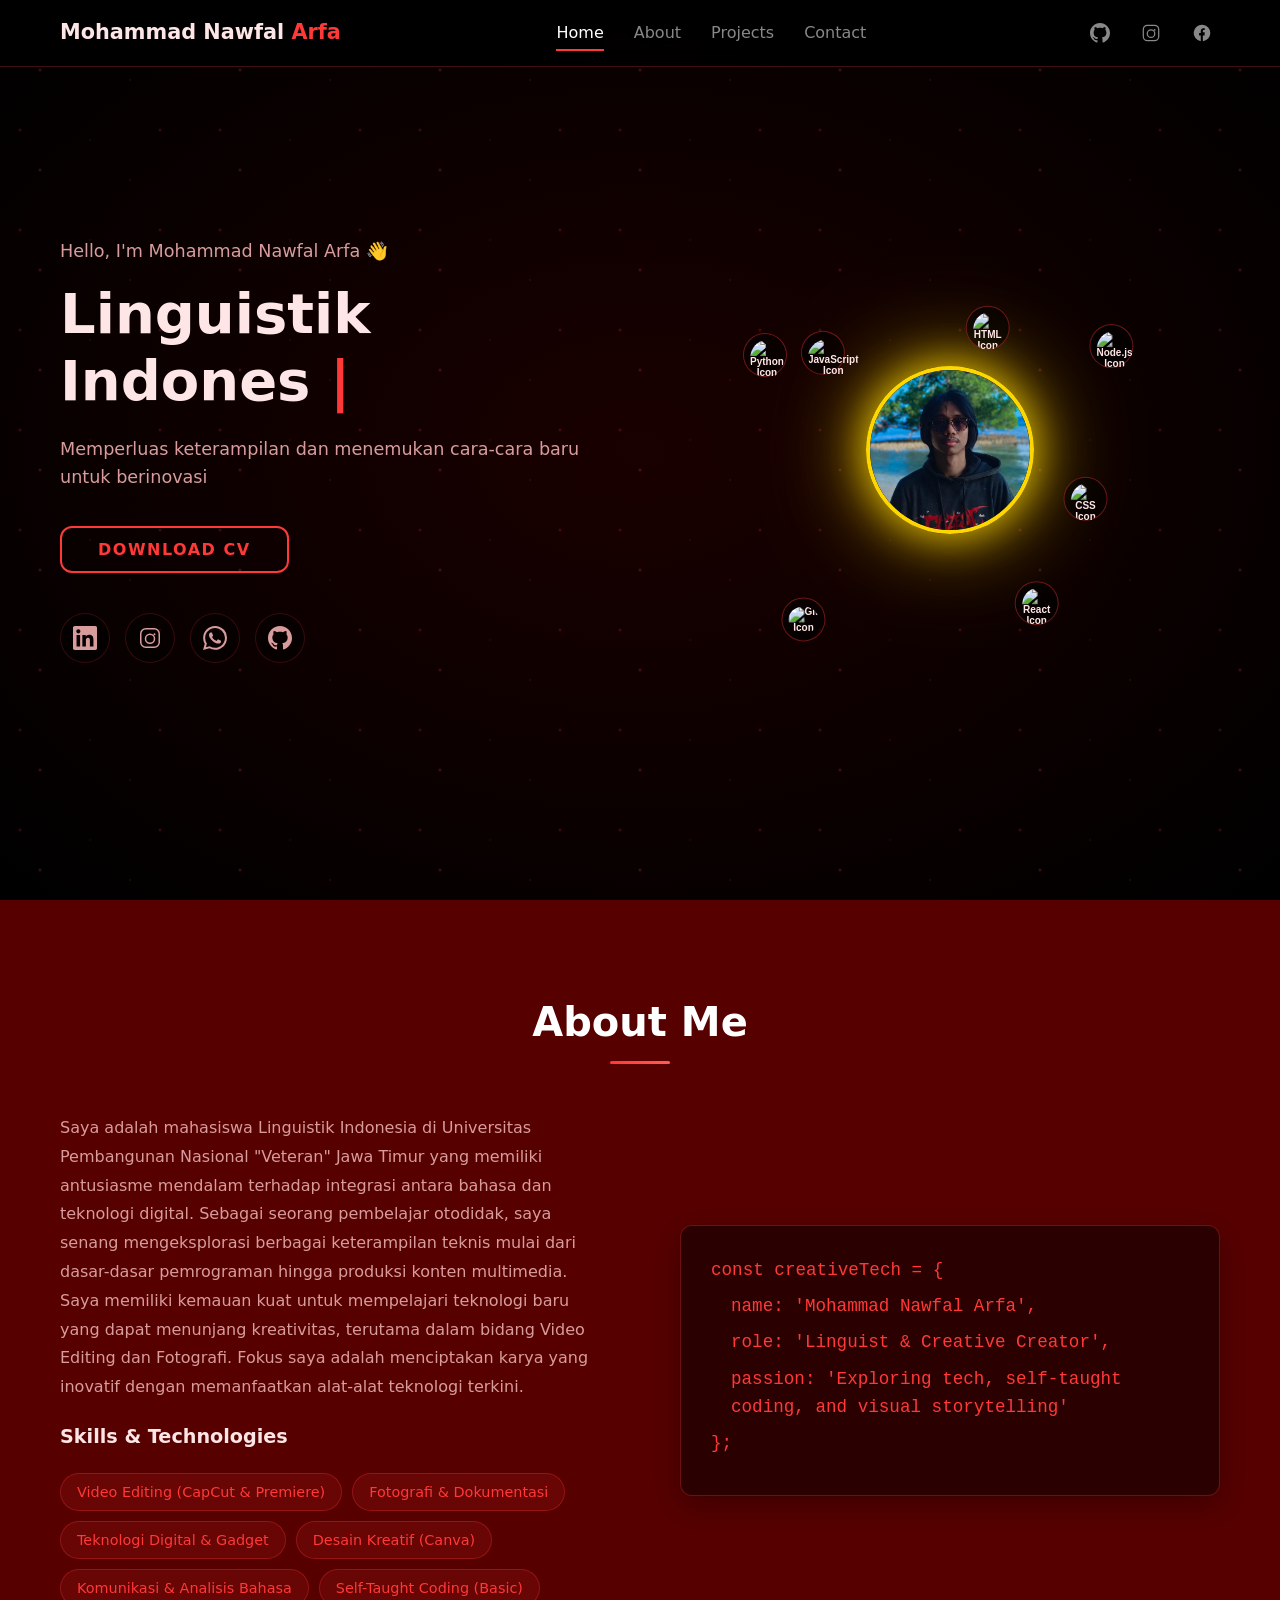
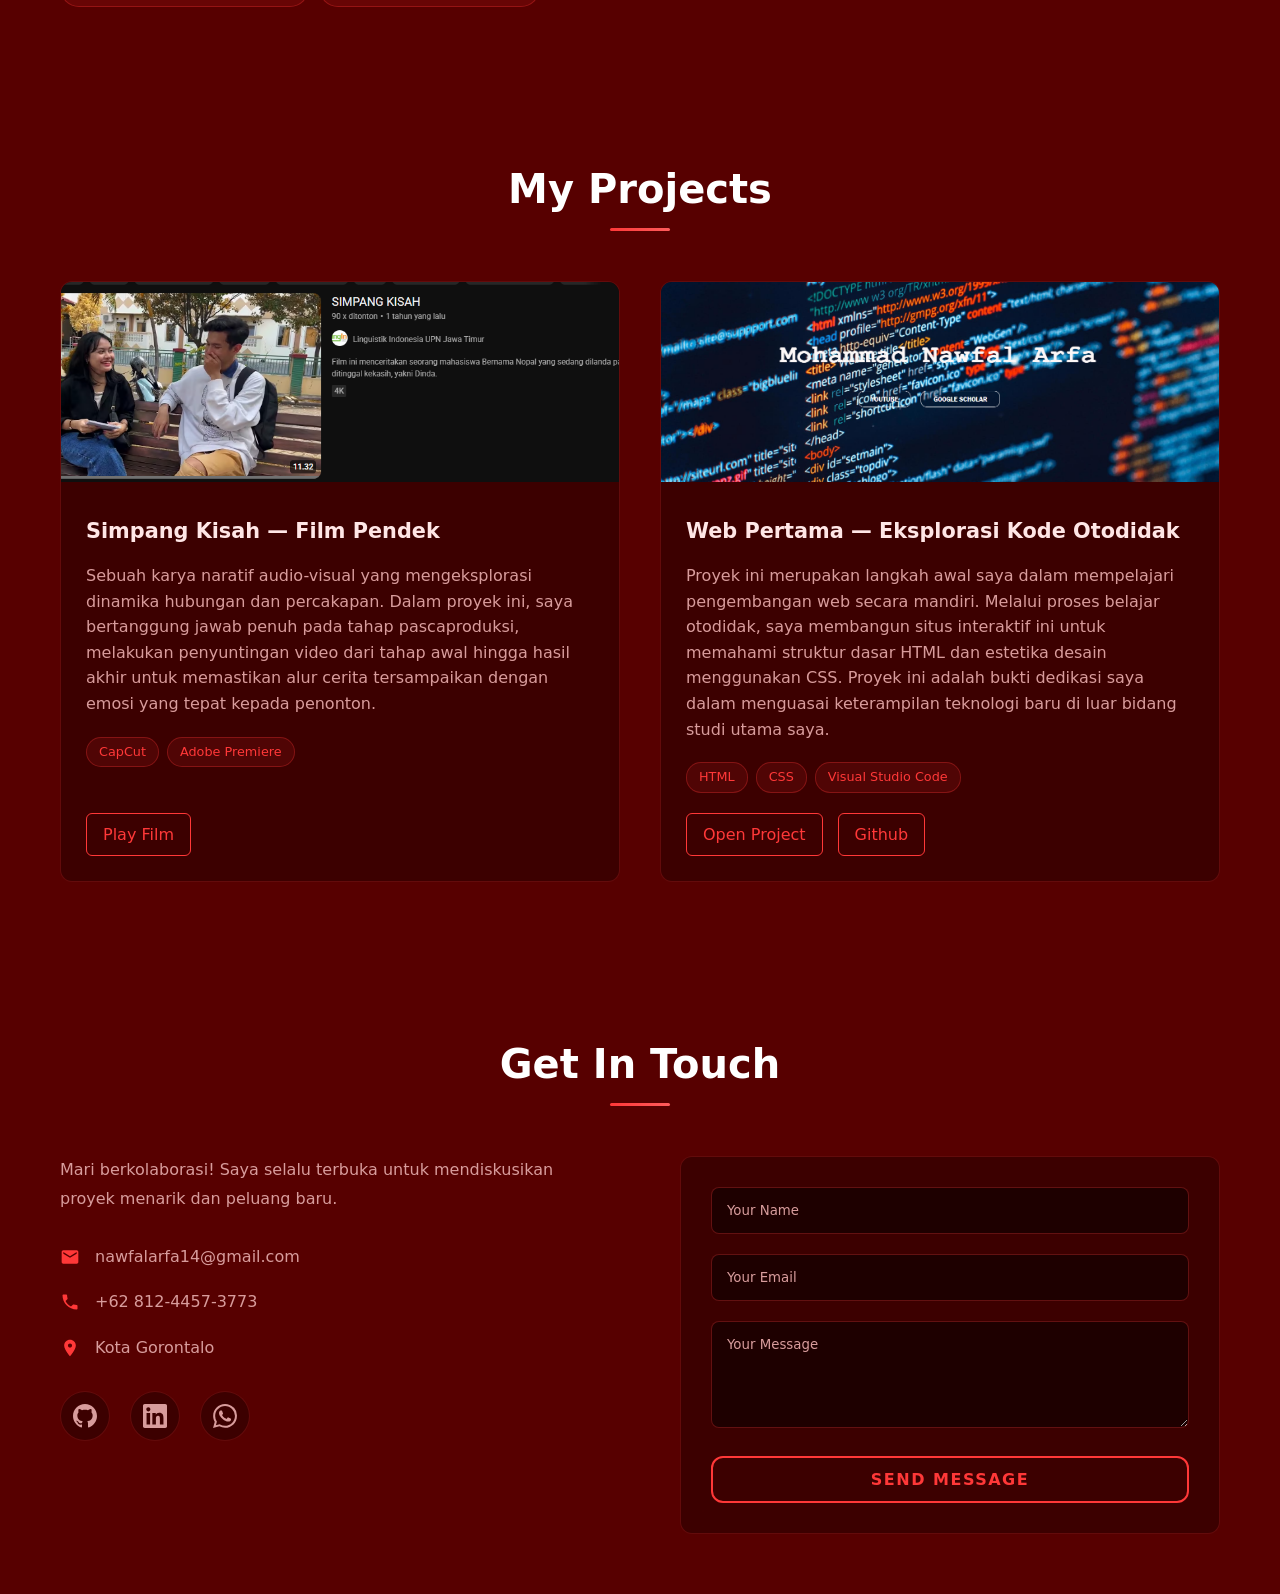
==== classic.html @ ee5cf071 "Ubah portofolio jadi dunia 3D interaktif (Nawfal's World) - Planet mini low-poly dengan Three.js: ja" ====
<!doctype html>
<html lang="id">
  <head>
    <meta charset="UTF-8" />
    <meta name="viewport" content="width=device-width, initial-scale=1.0" />
    <title>Mohammad Nawfal Arfa</title>
    <link rel="icon" type="Image/jpeg" href="icon.jpg" />
    <link rel="stylesheet" href="style.css" />
  </head>
  <body>
    <header id="navbar">
      <nav class="nav-container">
        <div class="logo">
          Mohammad Nawfal<span class="logo-accent"> Arfa</span>
        </div>

        <ul class="nav-menu" id="nav-menu">
          <li><a href="#home" class="nav-link active">Home</a></li>
          <li><a href="#about" class="nav-link">About</a></li>
          <li><a href="#projects" class="nav-link">Projects</a></li>
          <li><a href="#contact" class="nav-link">Contact</a></li>
        </ul>

        <div class="nav-social">
          <a
            href="https://github.com/Izzatiin"
            aria-label="GitHub"
            target="_blank"
            class="social-icon"
          >
            <svg width="20" height="20" viewBox="0 0 24 24" fill="currentColor">
              <path
                d="M12 0c-6.626 0-12 5.373-12 12 0 5.302 3.438 9.8 8.207 11.387.599.111.793-.261.793-.577v-2.234c-3.338.726-4.033-1.416-4.033-1.416-.546-1.387-1.333-1.756-1.333-1.756-1.089-.745.083-.729.083-.729 1.205.084 1.839 1.237 1.839 1.237 1.07 1.834 2.807 1.304 3.492.997.107-.775.418-1.305.762-1.604-2.665-.305-5.467-1.334-5.467-5.931 0-1.311.469-2.381 1.236-3.221-.124-.303-.535-1.524.117-3.176 0 0 1.008-.322 3.301 1.23.957-.266 1.983-.399 3.003-.404 1.02.005 2.047.138 3.006.404 2.291-1.552 3.297-1.23 3.297-1.23.653 1.653.242 2.874.118 3.176.77.84 1.235 1.911 1.235 3.221 0 4.609-2.807 5.624-5.479 5.921.43.372.823 1.102.823 2.222v3.293c0 .319.192.694.801.576 4.765-1.589 8.199-6.086 8.199-11.386 0-6.627-5.373-12-12-12z"
              />
            </svg>
          </a>
          <a
            href="https://www.instagram.com/izzatiin_/"
            aria-label="Instagram"
            target="_blank"
            class="social-icon"
          >
            <svg width="20" height="20" viewBox="0 0 24 24" fill="currentColor">
              <path
                d="M7.75 2h8.5A5.75 5.75 0 0 1 22 7.75v8.5A5.75 5.75 0 0 1 16.25 22h-8.5A5.75 5.75 0 0 1 2 16.25v-8.5A5.75 5.75 0 0 1 7.75 2zm0 1.5A4.25 4.25 0 0 0 3.5 7.75v8.5A4.25 4.25 0 0 0 7.75 20.5h8.5a4.25 4.25 0 0 0 4.25-4.25v-8.5A4.25 4.25 0 0 0 16.25 3.5h-8.5zm4.25 4a5.25 5.25 0 1 1 0 10.5 5.25 5.25 0 0 1 0-10.5zm0 1.5a3.75 3.75 0 1 0 0 7.5 3.75 3.75 0 0 0 0-7.5zm5.5-.75a1 1 0 1 1-2 0 1 1 0 0 1 2 0z"
              />
            </svg>
          </a>
          <a
            href="https://www.facebook.com/Nawfal%20Arfa"
            aria-label="Facebook"
            class="social-icon"
            target="_blank"
            rel="noopener noreferrer"
          >
            <svg width="20" height="20" viewBox="0 0 24 24" fill="currentColor">
              <path
                d="M22 12a10 10 0 1 0-11.5 9.9v-7h-2v-2.9h2V9.5c0-2 1.2-3.2 3-3.2.9 0 1.8.1 1.8.1v2h-1c-1 0-1.3.6-1.3 1.2v1.5h2.3L15 14.9h-2v7A10 10 0 0 0 22 12"
              />
            </svg>
          </a>
        </div>

        <div class="hamburger" id="hamburger">
          <span></span>
          <span></span>
          <span></span>
        </div>
      </nav>
    </header>

    <main>
      <section id="home" class="hero">
        <div class="container">
          <div class="hero-content">
            <div class="hero-text">
              <p class="greeting">Hello, I'm Mohammad Nawfal Arfa 👋</p>
              <h1 class="hero-title">
                <span id="typing-text">Linguistik Indonesia</span>
                <span class="cursor">|</span>
              </h1>
              <p class="hero-quote">
                Memperluas keterampilan dan menemukan cara-cara baru untuk
                berinovasi
              </p>
              <div class="hero-buttons">
                <button class="glow-genz-button">Download CV</button>
              </div>
              <div class="hero-social">
                <a
                  href="https://www.linkedin.com/in/nawfal-arfa-496b3930b/"
                  class="social-link"
                  aria-label="LinkedIn"
                  target="_blank"
                >
                  <svg
                    width="24"
                    height="24"
                    viewBox="0 0 24 24"
                    fill="currentColor"
                  >
                    <path
                      d="M20.447 20.452h-3.554v-5.569c0-1.328-.027-3.037-1.852-3.037-1.853 0-2.136 1.445-2.136 2.939v5.667H9.351V9h3.414v1.561h.046c.477-.9 1.637-1.85 3.37-1.85 3.601 0 4.267 2.37 4.267 5.455v6.286zM5.337 7.433c-1.144 0-2.063-.926-2.063-2.065 0-1.138.92-2.063 2.063-2.063 1.14 0 2.064.925 2.064 2.063 0 1.139-.925 2.065-2.064 2.065zm1.782 13.019H3.555V9h3.564v11.452zM22.225 0H1.771C.792 0 0 .774 0 1.729v20.542C0 23.227.792 24 1.771 24h20.451C23.2 24 24 23.227 24 22.271V1.729C24 .774 23.2 0 22.222 0h.003z"
                    />
                  </svg>
                </a>
                <a
                  href="https://www.instagram.com/izzatiin_/"
                  class="social-link"
                  target="_blank"
                  aria-label="Instagram"
                >
                  <svg
                    width="24"
                    height="24"
                    viewBox="0 0 24 24"
                    fill="currentColor"
                  >
                    <path
                      d="M7.75 2h8.5A5.75 5.75 0 0 1 22 7.75v8.5A5.75 5.75 0 0 1 16.25 22h-8.5A5.75 5.75 0 0 1 2 16.25v-8.5A5.75 5.75 0 0 1 7.75 2zm0 1.5A4.25 4.25 0 0 0 3.5 7.75v8.5A4.25 4.25 0 0 0 7.75 20.5h8.5a4.25 4.25 0 0 0 4.25-4.25v-8.5A4.25 4.25 0 0 0 16.25 3.5h-8.5zm4.25 4a5.25 5.25 0 1 1 0 10.5 5.25 5.25 0 0 1 0-10.5zm0 1.5a3.75 3.75 0 1 0 0 7.5 3.75 3.75 0 0 0 0-7.5zm5.5-.75a1 1 0 1 1-2 0 1 1 0 0 1 2 0z"
                    />
                  </svg>
                </a>
                <a
                  href="https://wa.me/+6281244573773"
                  class="social-link"
                  aria-label="WhatsApp"
                  target="_blank"
                >
                  <svg
                    width="24"
                    height="24"
                    viewBox="0 0 24 24"
                    fill="currentColor"
                  >
                    <path
                      d="M17.472 14.382c-.297-.149-1.758-.867-2.03-.967-.273-.099-.471-.148-.67.15-.197.297-.767.966-.94 1.164-.173.199-.347.223-.644.075-.297-.15-1.255-.463-2.39-1.475-.883-.788-1.48-1.761-1.653-2.059-.173-.297-.018-.458.13-.606.134-.133.298-.347.446-.52.149-.174.198-.298.298-.497.099-.198.05-.371-.025-.52-.075-.149-.669-1.612-.916-2.207-.242-.579-.487-.5-.669-.51-.173-.008-.371-.01-.57-.01-.198 0-.52.074-.792.372-.272.297-1.04 1.016-1.04 2.479 0 1.462 1.065 2.875 1.213 3.074.149.198 2.096 3.2 5.077 4.487.709.306 1.262.489 1.694.625.712.227 1.36.195 1.871.118.571-.085 1.758-.719 2.006-1.413.248-.694.248-1.289.173-1.413-.074-.124-.272-.198-.57-.347m-5.421 7.403h-.004a9.87 9.87 0 01-5.031-1.378l-.361-.214-3.741.982.998-3.648-.235-.374a9.86 9.86 0 01-1.51-5.26c.001-5.45 4.436-9.884 9.888-9.884 2.64 0 5.122 1.03 6.988 2.898a9.825 9.825 0 012.893 6.994c-.003 5.45-4.437 9.884-9.885 9.884m8.413-18.297A11.815 11.815 0 0012.05 0C5.495 0 .16 5.335.157 11.892c0 2.096.547 4.142 1.588 5.945L.057 24l6.305-1.654a11.882 11.882 0 005.683 1.448h.005c6.554 0 11.89-5.335 11.893-11.893A11.821 11.821 0 0020.885 3.488"
                    />
                  </svg>
                </a>
                <a
                  href="https://github.com/Izzatiin"
                  class="social-link"
                  aria-label="GitHub"
                  target="_blank"
                >
                  <svg
                    width="24"
                    height="24"
                    viewBox="0 0 24 24"
                    fill="currentColor"
                  >
                    <path
                      d="M12 0c-6.626 0-12 5.373-12 12 0 5.302 3.438 9.8 8.207 11.387.599.111.793-.261.793-.577v-2.234c-3.338.726-4.033-1.416-4.033-1.416-.546-1.387-1.333-1.756-1.333-1.756-1.089-.745.083-.729.083-.729 1.205.084 1.839 1.237 1.839 1.237 1.07 1.834 2.807 1.304 3.492.997.107-.775.418-1.305.762-1.604-2.665-.305-5.467-1.334-5.467-5.931 0-1.311.469-2.381 1.236-3.221-.124-.303-.535-1.524.117-3.176 0 0 1.008-.322 3.301 1.23.957-.266 1.983-.399 3.003-.404 1.02.005 2.047.138 3.006.404 2.291-1.552 3.297-1.23 3.297-1.23.653 1.653.242 2.874.118 3.176.77.84 1.235 1.911 1.235 3.221 0 4.609-2.807 5.624-5.479 5.921.43.372.823 1.102.823 2.222v3.293c0 .319.192.694.801.576 4.765-1.589 8.199-6.086 8.199-11.386 0-6.627-5.373-12-12-12z"
                    />
                  </svg>
                </a>
              </div>
            </div>
            <div class="hero-visual">
              <div class="avatar-container">
                <!-- Matahari (Sun) - Elemento visual central -->
                <div class="sun-core">
                  <img src="img.jpg" alt="Sun Image" />
                </div>

                <button class="orbit-icon html random-orbit" type="button">
                  <img
                    src="https://cdn.jsdelivr.net/gh/devicons/devicon/icons/html5/html5-original.svg"
                    alt="HTML Icon"
                    style="width: 100%; height: 100%; object-fit: contain"
                  />
                </button>

                <button class="orbit-icon css random-orbit" type="button">
                  <img
                    src="https://cdn.jsdelivr.net/gh/devicons/devicon/icons/css3/css3-original.svg"
                    alt="CSS Icon"
                    style="width: 100%; height: 100%; object-fit: contain"
                  />
                </button>

                <button class="orbit-icon js random-orbit" type="button">
                  <img
                    src="https://cdn.jsdelivr.net/gh/devicons/devicon/icons/javascript/javascript-original.svg"
                    alt="JavaScript Icon"
                    style="width: 100%; height: 100%; object-fit: contain"
                  />
                </button>

                <button class="orbit-icon react random-orbit" type="button">
                  <img
                    src="https://cdn.jsdelivr.net/gh/devicons/devicon/icons/react/react-original.svg"
                    alt="React Icon"
                    style="width: 100%; height: 100%; object-fit: contain"
                  />
                </button>

                <button class="orbit-icon nodejs random-orbit" type="button">
                  <img
                    src="https://cdn.jsdelivr.net/gh/devicons/devicon/icons/nodejs/nodejs-original.svg"
                    alt="Node.js Icon"
                    style="width: 100%; height: 100%; object-fit: contain"
                  />
                </button>

                <button class="orbit-icon python random-orbit" type="button">
                  <img
                    src="https://cdn.jsdelivr.net/gh/devicons/devicon/icons/python/python-original.svg"
                    alt="Python Icon"
                    style="width: 100%; height: 100%; object-fit: contain"
                  />
                </button>

                <button class="orbit-icon git random-orbit" type="button">
                  <img
                    src="https://cdn.jsdelivr.net/gh/devicons/devicon/icons/git/git-original.svg"
                    alt="Git Icon"
                    style="width: 100%; height: 100%; object-fit: contain"
                  />
                </button>
              </div>
            </div>
          </div>
        </div>
      </section>

      <section id="about" class="section">
        <div class="container">
          <h2 class="section-title">About Me</h2>
          <div class="about-content">
            <div class="about-text slide-in-left">
              <p>
                Saya adalah mahasiswa Linguistik Indonesia di Universitas
                Pembangunan Nasional "Veteran" Jawa Timur yang memiliki
                antusiasme mendalam terhadap integrasi antara bahasa dan
                teknologi digital. Sebagai seorang pembelajar otodidak, saya
                senang mengeksplorasi berbagai keterampilan teknis mulai dari
                dasar-dasar pemrograman hingga produksi konten multimedia. Saya
                memiliki kemauan kuat untuk mempelajari teknologi baru yang
                dapat menunjang kreativitas, terutama dalam bidang Video Editing
                dan Fotografi. Fokus saya adalah menciptakan karya yang inovatif
                dengan memanfaatkan alat-alat teknologi terkini.
              </p>
              <div class="skills">
                <h3>Skills & Technologies</h3>
                <div class="skills-grid">
                  <span class="skill-tag"
                    >Video Editing (CapCut & Premiere)</span
                  >
                  <span class="skill-tag">Fotografi & Dokumentasi</span>
                  <span class="skill-tag">Teknologi Digital & Gadget</span>
                  <span class="skill-tag">Desain Kreatif (Canva)</span>
                  <span class="skill-tag">Komunikasi & Analisis Bahasa</span>
                  <span class="skill-tag">Self-Taught Coding (Basic)</span>
                </div>
              </div>
            </div>
            <div class="about-visual slide-in-right">
              <div class="code-animation">
                <div class="code-line">const creativeTech = {</div>
                <div class="code-line indent">
                  name: 'Mohammad Nawfal Arfa',
                </div>
                <div class="code-line indent">
                  role: 'Linguist & Creative Creator',
                </div>
                <div class="code-line indent">
                  passion: 'Exploring tech, self-taught coding, and visual
                  storytelling'
                </div>
                <div class="code-line">};</div>
              </div>
            </div>
          </div>
        </div>
      </section>

      <section id="projects" class="section">
        <div class="container">
          <h2 class="section-title">My Projects</h2>
          <div class="projects-grid slide-in-up">
            <div class="project-card">
              <div class="project-image">
                <img src="Cleveroad.jpg" alt="Project 1" />
              </div>
              <div class="project-content">
                <h3>Simpang Kisah — Film Pendek</h3>
                <p>
                  Sebuah karya naratif audio-visual yang mengeksplorasi dinamika
                  hubungan dan percakapan. Dalam proyek ini, saya bertanggung
                  jawab penuh pada tahap pascaproduksi, melakukan penyuntingan
                  video dari tahap awal hingga hasil akhir untuk memastikan alur
                  cerita tersampaikan dengan emosi yang tepat kepada penonton.
                </p>
                <div class="project-tech">
                  <span>CapCut</span>
                  <span>Adobe Premiere</span>
                </div>
                <div class="project-links">
                  <a
                    href="https://www.youtube.com/watch?v=NS_WBhh4nmo"
                    class="project-link"
                    target="_blank"
                    rel="noopener noreferrer"
                  >
                    Play Film
                  </a>
                </div>
              </div>
            </div>
            <div class="project-card">
              <div class="project-image">
                <img src="pf.png" alt="Project 2" />
              </div>
              <div class="project-content">
                <h3>Web Pertama — Eksplorasi Kode Otodidak</h3>
                <p>
                  Proyek ini merupakan langkah awal saya dalam mempelajari
                  pengembangan web secara mandiri. Melalui proses belajar
                  otodidak, saya membangun situs interaktif ini untuk memahami
                  struktur dasar HTML dan estetika desain menggunakan CSS.
                  Proyek ini adalah bukti dedikasi saya dalam menguasai
                  keterampilan teknologi baru di luar bidang studi utama saya.
                </p>
                <div class="project-tech">
                  <span>HTML</span>
                  <span>CSS</span>
                  <span>Visual Studio Code</span>
                </div>
                <div class="project-links">
                  <a
                    href="https://izzatiin.github.io/website-nawfalarfa/"
                    class="project-link"
                    target="_blank"
                    rel="noopener noreferrer"
                  >
                    Open Project
                  </a>

                  <a
                    href="https://github.com/Izzatiin"
                    class="project-link"
                    target="_blank"
                    rel="noopener noreferrer"
                  >
                    Github
                  </a>
                </div>
              </div>
            </div>
          </div>
        </div>
      </section>

      <section id="contact" class="section">
        <div class="container">
          <h2 class="section-title">Get In Touch</h2>
          <div class="contact-content">
            <div class="contact-info slide-in-left">
              <p>
                Mari berkolaborasi! Saya selalu terbuka untuk mendiskusikan
                proyek menarik dan peluang baru.
              </p>
              <div class="contact-details">
                <div class="contact-item">
                  <svg
                    width="20"
                    height="20"
                    viewBox="0 0 24 24"
                    fill="currentColor"
                  >
                    <path
                      d="M20 4H4c-1.1 0-1.99.9-1.99 2L2 18c0 1.1.9 2 2 2h16c1.1 0 2-.9 2-2V6c0-1.1-.9-2-2-2zm0 4l-8 5-8-5V6l8 5 8-5v2z"
                    />
                  </svg>
                  <span>nawfalarfa14@gmail.com</span>
                </div>
                <div class="contact-item">
                  <svg
                    width="20"
                    height="20"
                    viewBox="0 0 24 24"
                    fill="currentColor"
                  >
                    <path
                      d="M6.62 10.79c1.44 2.83 3.76 5.15 6.59 6.59l2.2-2.2c.27-.27.67-.36 1.02-.24 1.12.37 2.33.57 3.57.57.55 0 1 .45 1 1V20c0 .55-.45 1-1 1-9.39 0-17-7.61-17-17 0-.55.45-1 1-1h3.5c.55 0 1 .45 1 1 0 1.25.2 2.45.57 3.57.11.35.03.74-.25 1.02l-2.2 2.2z"
                    />
                  </svg>
                  <span>+62 812-4457-3773</span>
                </div>
                <div class="contact-item">
                  <svg
                    width="20"
                    height="20"
                    viewBox="0 0 24 24"
                    fill="currentColor"
                  >
                    <path
                      d="M12 2C8.13 2 5 5.13 5 9c0 5.25 7 13 7 13s7-7.75 7-13c0-3.87-3.13-7-7-7zm0 9.5c-1.38 0-2.5-1.12-2.5-2.5s1.12-2.5 2.5-2.5 2.5 1.12 2.5 2.5-1.12 2.5-2.5 2.5z"
                    />
                  </svg>
                  <span>Kota Gorontalo</span>
                </div>
              </div>
              <div class="social-links">
                <a
                  href="https://github.com/Izzatiin"
                  class="social-link"
                  aria-label="GitHub"
                  target="_blank"
                >
                  <svg
                    width="24"
                    height="24"
                    viewBox="0 0 24 24"
                    fill="currentColor"
                  >
                    <path
                      d="M12 0c-6.626 0-12 5.373-12 12 0 5.302 3.438 9.8 8.207 11.387.599.111.793-.261.793-.577v-2.234c-3.338.726-4.033-1.416-4.033-1.416-.546-1.387-1.333-1.756-1.333-1.756-1.089-.745.083-.729.083-.729 1.205.084 1.839 1.237 1.839 1.237 1.07 1.834 2.807 1.304 3.492.997.107-.775.418-1.305.762-1.604-2.665-.305-5.467-1.334-5.467-5.931 0-1.311.469-2.381 1.236-3.221-.124-.303-.535-1.524.117-3.176 0 0 1.008-.322 3.301 1.23.957-.266 1.983-.399 3.003-.404 1.02.005 2.047.138 3.006.404 2.291-1.552 3.297-1.23 3.297-1.23.653 1.653.242 2.874.118 3.176.77.84 1.235 1.911 1.235 3.221 0 4.609-2.807 5.624-5.479 5.921.43.372.823 1.102.823 2.222v3.293c0 .319.192.694.801.576 4.765-1.589 8.199-6.086 8.199-11.386 0-6.627-5.373-12-12-12z"
                    />
                  </svg>
                </a>
                <a
                  href="https://www.linkedin.com/in/nawfal-arfa-496b3930b/"
                  class="social-link"
                  aria-label="LinkedIn"
                  target="_blank"
                >
                  <svg
                    width="24"
                    height="24"
                    viewBox="0 0 24 24"
                    fill="currentColor"
                  >
                    <path
                      d="M20.447 20.452h-3.554v-5.569c0-1.328-.027-3.037-1.852-3.037-1.853 0-2.136 1.445-2.136 2.939v5.667H9.351V9h3.414v1.561h.046c.477-.9 1.637-1.85 3.37-1.85 3.601 0 4.267 2.37 4.267 5.455v6.286zM5.337 7.433c-1.144 0-2.063-.926-2.063-2.065 0-1.138.92-2.063 2.063-2.063 1.14 0 2.064.925 2.064 2.063 0 1.139-.925 2.065-2.064 2.065zm1.782 13.019H3.555V9h3.564v11.452zM22.225 0H1.771C.792 0 0 .774 0 1.729v20.542C0 23.227.792 24 1.771 24h20.451C23.2 24 24 23.227 24 22.271V1.729C24 .774 23.2 0 22.222 0h.003z"
                    />
                  </svg>
                </a>
                <a
                  href="https://wa.me/+6281244573773"
                  class="social-link"
                  aria-label="WhatsApp"
                  target="_blank"
                >
                  <svg
                    width="24"
                    height="24"
                    viewBox="0 0 24 24"
                    fill="currentColor"
                  >
                    <path
                      d="M17.472 14.382c-.297-.149-1.758-.867-2.03-.967-.273-.099-.471-.148-.67.15-.197.297-.767.966-.94 1.164-.173.199-.347.223-.644.075-.297-.15-1.255-.463-2.39-1.475-.883-.788-1.48-1.761-1.653-2.059-.173-.297-.018-.458.13-.606.134-.133.298-.347.446-.52.149-.174.198-.298.298-.497.099-.198.05-.371-.025-.52-.075-.149-.669-1.612-.916-2.207-.242-.579-.487-.5-.669-.51-.173-.008-.371-.01-.57-.01-.198 0-.52.074-.792.372-.272.297-1.04 1.016-1.04 2.479 0 1.462 1.065 2.875 1.213 3.074.149.198 2.096 3.2 5.077 4.487.709.306 1.262.489 1.694.625.712.227 1.36.195 1.871.118.571-.085 1.758-.719 2.006-1.413.248-.694.248-1.289.173-1.413-.074-.124-.272-.198-.57-.347m-5.421 7.403h-.004a9.87 9.87 0 01-5.031-1.378l-.361-.214-3.741.982.998-3.648-.235-.374a9.86 9.86 0 01-1.51-5.26c.001-5.45 4.436-9.884 9.888-9.884 2.64 0 5.122 1.03 6.988 2.898a9.825 9.825 0 012.893 6.994c-.003 5.45-4.437 9.884-9.885 9.884m8.413-18.297A11.815 11.815 0 0012.05 0C5.495 0 .16 5.335.157 11.892c0 2.096.547 4.142 1.588 5.945L.057 24l6.305-1.654a11.882 11.882 0 005.683 1.448h.005c6.554 0 11.89-5.335 11.893-11.893A11.821 11.821 0 0020.885 3.488"
                    />
                  </svg>
                </a>
              </div>
            </div>
            <div class="contact-form slide-in-right">
              <form id="contact-form">
                <div class="form-group">
                  <input
                    type="text"
                    placeholder="Your Name"
                    required
                    name="user_name"
                  />
                </div>
                <div class="form-group">
                  <input
                    type="email"
                    placeholder="Your Email"
                    required
                    name="user_email"
                  />
                </div>
                <div class="form-group">
                  <textarea
                    name="message"
                    placeholder="Your Message"
                    rows="5"
                    required
                  ></textarea>
                </div>
                <button type="submit" class="glow-genz-button">
                  Send Message
                </button>
              </form>
            </div>
          </div>
        </div>
      </section>
    </main>
    <script src="script.js"></script>
    <script
      type="text/javascript"
      src="https://cdn.emailjs.com/dist/email.min.js"
    ></script>
    <script>
      (function () {
        emailjs.init("YOUR_PUBLIC_KEY");
      })();
    </script>
  </body>
</html>
---- style.css ----
:root {
  --bg-1: #570000;
  --bg-2: #000000;
  --text: #FFE6E6;
  --muted: #D89C9C;
  --accent: #FF3838;
  --accent-2: #FF5C5C;
  --card: #3b0202;
  --card-2: #ffffff;
  --shadow: 0 10px 30px rgba(255, 56, 56, 0.15);
}

* {
  margin: 0;
  padding: 0;
  box-sizing: border-box;
}

html {
  scroll-behavior: smooth;
}

body {
  font-family: system-ui, -apple-system, 'Segoe UI', Roboto, Ubuntu, Cantarell, 'Noto Sans', sans-serif;
  background: var(--bg-1);
  color: var(--text);
  line-height: 1.6;
  overflow-x: hidden;
}

/* Background with animated stars */
body::before {
  content: '';
  position: fixed;
  top: 0;
  left: 0;
  width: 100%;
  height: 100%;
  background: 
    radial-gradient(ellipse at top, var(--bg-2) 0%, var(--bg-1) 100%);
  z-index: -2;
}

body::after {
  content: '';
  position: fixed;
  top: 0;
  left: 0;
  width: 100%;
  height: 100%;
  background: 
    radial-gradient(2px 2px at 20px 30px, var(--accent), transparent),
    radial-gradient(2px 2px at 40px 70px, var(--accent-2), transparent),
    radial-gradient(1px 1px at 90px 40px, var(--accent), transparent),
    radial-gradient(1px 1px at 130px 80px, var(--accent-2), transparent),
    radial-gradient(2px 2px at 160px 30px, var(--accent), transparent);
  background-repeat: repeat;
  background-size: 200px 100px;
  animation: stars 20s linear infinite;
  opacity: 0.3;
  z-index: -1;
}

@keyframes stars {
  from { transform: translateY(0px); }
  to { transform: translateY(-100px); }
}

.container {
  max-width: 1200px;
  margin: 0 auto;
  padding: 0 20px;
}

.section {
  padding: 90px 0 60px;
}



.section-title {
  font-size: 2.5rem;
  font-weight: 700;
  text-align: center;
  margin-bottom: 40px;
  color: #ffffff;
  position: relative;
}

.section-title::after {
  content: '';
  position: absolute;
  bottom: -10px;
  left: 50%;
  transform: translateX(-50%);
  width: 60px;
  height: 3px;
  background: linear-gradient(90deg, var(--accent), var(--accent-2));
  border-radius: 2px;
}

#navbar {
  position: fixed;
  top: 0;
  width: 100%;
  background: rgba(0, 0, 0, 0.8);
  backdrop-filter: blur(10px);
  border-bottom: 1px solid rgba(255, 56, 56, 0.25);
  z-index: 1000;
  transition: all 0.3s ease;
}

.nav-container {
  display: flex;
  justify-content: space-between;
  align-items: center;
  padding: 15px 20px;
  max-width: 1200px;
  margin: 0 auto;
}

.logo {
  font-size: 1.5rem;
  font-weight: 700;
  color: var(--text);
}

.logo-accent {
  color: var(--accent);
}

.nav-menu {
  display: flex;
  list-style: none;
  gap: 30px;
}

.nav-link {
  color: #888888; /* grey color for non-hover state */
  text-decoration: none;
  font-weight: 500;
  transition: all 0.3s ease;
  position: relative;
}

.nav-link.active,
.nav-link:hover {
  color: white;
}

.nav-link::after {
  content: '';
  position: absolute;
  bottom: -5px;
  left: 0;
  width: 0;
  height: 2px;
  background: var(--accent);
  transition: width 0.3s ease;
}

.nav-link.active::after,
.nav-link:hover::after {
  width: 100%;
}

.nav-social {
  display: flex;
  gap: 15px;
}

.social-icon {
  color: #888888; /* grey color for non-hover state */
  transition: all 0.3s ease;
  padding: 8px;
  border-radius: 50%;
}

.social-icon:hover {
  color: white;
  transform: scale(1.1);
  box-shadow: 0 0 15px rgba(255, 255, 255, 0.3);
}

.hamburger {
  display: none;
  flex-direction: column;
  cursor: pointer;
  gap: 4px;
}

.hamburger span {
  width: 25px;
  height: 3px;
  background: var(--text);
  transition: all 0.3s ease;
  border-radius: 2px;
}

.hamburger.active span:nth-child(1) {
  transform: rotate(45deg) translate(6px, 6px);
}

.hamburger.active span:nth-child(2) {
  opacity: 0;
}

.hamburger.active span:nth-child(3) {
  transform: rotate(-45deg) translate(6px, -6px);
}

.hero {
  min-height: 100vh;
  display: flex;
  align-items: center;
  padding: 80px 0 80px;
}

.hero-content {
  display: grid;
  grid-template-columns: 1fr 1fr;
  gap: 80px;
  align-items: center;
}

.hero-text {
  animation: slideInLeft 1s ease-out;
}

.greeting {
  color: var(--muted);
  font-size: 1.1rem;
  margin-bottom: 15px;
}

.hero-title {
  font-size: 3.5rem;
  font-weight: 700;
  margin-bottom: 20px;
  line-height: 1.2;
}

.cursor {
  color: var(--accent);
  animation: blink 1s infinite;
}

@keyframes blink {
  0%, 50% { opacity: 1; }
  51%, 100% { opacity: 0; }
}

.hero-quote {
  color: var(--muted);
  font-size: 1.1rem;
  margin-bottom: 35px;
}

.hero-buttons {
  display: flex;
  gap: 20px;
  margin-bottom: 40px;
}

.hero-social {
  display: flex;
  gap: 15px;
}

.hero-social-icon {
  color: var(--muted);
  padding: 10px;
  border-radius: 50%;
  transition: all 0.3s ease;
  background: rgba(0, 0, 0, 0.4);
  backdrop-filter: blur(5px);
}

.hero-social-icon:hover {
  color: white;
  transform: scale(1.1);
  background: rgba(0, 0, 0, 0.1);
  box-shadow: 0 0 20px rgba(0, 0, 0, 0.3);
}

/* Avatar and Solar System */
.hero-visual {
  display: flex;
  justify-content: center;
  animation: slideInRight 1s ease-out;
}

.avatar-container {
  position: relative;
  width: 500px;
  height: 500px;
  display: flex;
  align-items: center;
  justify-content: center;
}

/* Matahari (Sun) - Elemento visual */
.sun-core {
  width: 168px; /* 40% larger than 120px */
  height: 168px; /* 40% larger than 120px */
  border-radius: 50%;
  position: absolute;
  top: 50%;
  left: 50%;
  transform: translate(-50%, -50%);
  border: 4px solid #FFD700;
  box-shadow:
    0 0 40px rgba(255, 215, 0, 0.8),
    0 0 80px rgba(255, 215, 0, 0.5),
    0 0 120px rgba(255, 215, 0, 0.3),
    inset 0 0 30px rgba(255, 215, 0, 0.4);
  animation: sunGlow 3s ease-in-out infinite alternate;
  cursor: pointer;
  transition: transform 0.3s ease;
  overflow: hidden;
}

.sun-core img {
  width: 100%;
  height: 100%;
  border-radius: 50%;
  object-fit: cover;
}

.sun-core:hover {
  transform: translate(-50%, -50%) scale(1.1);
}

/* Orbit Icon Buttons */
.orbit-icon {
  position: absolute;
  top: 50%;
  left: 50%;
  width: 44px;
  height: 44px;
  margin: -22px 0 0 -22px;
  padding: 6px;
  background: rgba(0, 0, 0, 0.55);
  border: 1px solid rgba(255, 56, 56, 0.4);
  border-radius: 50%;
  font-size: 10px;
  font-weight: bold;
  color: var(--text);
  cursor: pointer;
  transition: all 0.3s ease;
  transform-origin: center;
}

.orbit-icon img {
  width: 100%;
  height: 100%;
  border-radius: 50%;
  object-fit: cover;
}

.orbit-icon:hover {
  background: rgba(255, 56, 56, 0.4);
  box-shadow: 0 0 14px rgba(255, 56, 56, 0.7);
}

@keyframes sunGlow {
  0% {
    box-shadow:
      0 0 40px rgba(255, 215, 0, 0.8),
      0 0 80px rgba(255, 215, 0, 0.5),
      0 0 120px rgba(255, 215, 0, 0.3),
      inset 0 0 30px rgba(255, 215, 0, 0.4);
  }
  100% {
    box-shadow:
      0 0 50px rgba(255, 215, 0, 1),
      0 0 100px rgba(255, 215, 0, 0.7),
      0 0 150px rgba(255, 215, 0, 0.4),
      inset 0 0 40px rgba(255, 215, 0, 0.6);
  }
}




@keyframes slideInLeft {
  from {
    opacity: 0;
    transform: translateX(-50px);
  }
  to {
    opacity: 1;
    transform: translateX(0);
  }
}

@keyframes slideInRight {
  from {
    opacity: 0;
    transform: translateX(50px);
  }
  to {
    opacity: 1;
    transform: translateX(0);
  }
}

/* Orbit rotation animations */
@keyframes rotate {
  from {
    transform: translate(-50%, -50%) rotate(0deg);
  }
  to {
    transform: translate(-50%, -50%) rotate(360deg);
  }
}

@keyframes counterRotate {
  from {
    transform: translate(-50%, -50%) rotate(0deg);
  }
  to {
    transform: translate(-50%, -50%) rotate(-360deg);
  }
}















.glow-genz-button {
  background: transparent;
  border: 2px solid var(--accent);
  border-radius: 12px;
  color: var(--accent);
  font-weight: 700;
  font-size: 18px;
  padding: 12px 36px;
  cursor: pointer;
  transition: all 0.3s ease;
  text-transform: uppercase;
  letter-spacing: 1.5px;
  font-family: system-ui, -apple-system, 'Segoe UI', Roboto, Ubuntu, Cantarell, 'Noto Sans', sans-serif;
  position: relative;
  overflow: hidden;
}

.glow-genz-button::before {
  content: '';
  position: absolute;
  top: 0;
  left: -100%;
  width: 100%;
  height: 100%;
  background: linear-gradient(45deg, var(--accent), var(--accent-2), #FF7F7F, #FF3838);
  background-size: 400% 400%;
  animation: glowGradient 4s ease infinite;
  opacity: 0;
  transition: opacity 0.3s ease;
}

.glow-genz-button:hover {
  color: white;
  border-color: var(--accent-2);
  box-shadow: 0 0 25px rgba(255, 56, 56, 1), 0 0 50px rgba(255, 92, 92, 0.8);
  transform: scale(1.05);
}

.glow-genz-button:hover::before {
  opacity: 1;
}

@keyframes glowGradient {
  0% {
    background-position: 0% 50%;
  }
  50% {
    background-position: 100% 50%;
  }
  100% {
    background-position: 0% 50%;
  }
}

@media (max-width: 1024px) {
  .hero-content {
    grid-template-columns: 1fr;
    gap: 50px;
    text-align: center;
  }

  .hero-social {
    justify-content: center;
  }

  .hero-title {
    font-size: 3rem;
  }


}

@media (max-width: 768px) {
  .nav-menu {
    position: fixed;
    top: 70px;
    left: 0;
    width: 100%;
    background: rgba(0, 0, 0, 0.95);
    backdrop-filter: blur(10px);
    flex-direction: column;
    padding: 20px;
    transform: translateX(-100%);
    transition: transform 0.3s ease;
    border-bottom: 1px solid rgba(255, 56, 56, 0.25);
  }

  .nav-menu.active {
    transform: translateX(0);
  }

  .hamburger {
    display: flex;
  }

  .hero-content {
    gap: 40px;
  }

  .hero-social {
    justify-content: center;
  }

  .hero-title {
    font-size: 2.5rem;
  }

  .section-title {
    font-size: 2rem;
  }

  .hero-buttons {
    flex-direction: column;
    align-items: center;
  }

  .avatar-container {
    width: 350px;
    height: 350px;
  }

  .sun-core {
    width: 80px;
    height: 80px;
  }














}

@media (max-width: 640px) {
  .container {
    padding: 0 15px;
  }

  .section {
    padding: 60px 0;
  }

  .hero-content {
    gap: 30px;
  }

  .hero-social {
    justify-content: center;
  }

  .greeting {
    font-size: 1rem;
  }

  .hero-title {
    font-size: 2rem;
  }

  .hero-quote {
    font-size: 1rem;
  }

  .avatar-container {
    width: 250px;
    height: 250px;
  }

  .sun-core {
    width: 60px;
    height: 60px;
  }













  .nav-container {
    padding: 12px 15px;
  }


}

.about-content {
  display: grid;
  grid-template-columns: 1fr 1fr;
  gap: 80px;
  align-items: center;
  margin-top: 60px;
}

.about-text p {
  margin-bottom: 20px;
  line-height: 1.8;
  color: var(--muted);
}

.skills h3 {
  color: var(--text);
  margin-bottom: 20px;
  font-size: 1.2rem;
}

.skills-grid {
  display: flex;
  flex-wrap: wrap;
  gap: 10px;
}

.skill-tag {
  background: rgba(255, 56, 56, 0.1);
  color: var(--accent);
  padding: 8px 16px;
  border-radius: 20px;
  font-size: 0.9rem;
  border: 1px solid rgba(255, 56, 56, 0.3);
  transition: all 0.3s ease;
}

.skill-tag:hover {
  background: var(--accent);
  color: white;
  transform: scale(1.05);
}

.about-visual {
  display: flex;
  justify-content: center;
  align-items: center;
}

.code-animation {
  background: rgba(0, 0, 0, 0.5);
  border: 1px solid rgba(255, 56, 56, 0.3);
  border-radius: 12px;
  padding: 30px;
  font-family: 'Courier New', monospace;
  font-size: 1.1rem;
  color: var(--accent);
  box-shadow: 0 10px 30px rgba(0, 0, 0, 0.3);
}

.code-line {
  margin-bottom: 8px;
}

.code-line.indent {
  margin-left: 20px;
}

.projects-grid {
  display: grid;
  grid-template-columns: repeat(auto-fit, minmax(min(100%, 350px), 1fr));
  gap: 40px;
  margin-top: 60px;
}

.project-card {
  background: rgba(0, 0, 0, 0.3);
  border: 1px solid rgba(255, 56, 56, 0.2);
  border-radius: 12px;
  overflow: hidden;
  transition: all 0.3s ease;
  backdrop-filter: blur(10px);
}

.project-card:hover {
  transform: translateY(-10px);
  box-shadow: 0 20px 40px rgba(255, 56, 56, 0.2);
  border-color: var(--accent);
}

.project-image img {
  width: 100%;
  height: 200px;
  object-fit: cover;
}

.project-content {
  padding: 25px;
}

.project-content h3 {
  color: var(--text);
  margin-bottom: 15px;
  font-size: 1.3rem;
}

.project-content p {
  color: var(--muted);
  margin-bottom: 20px;
  line-height: 1.6;
}

.project-tech {
  display: flex;
  flex-wrap: wrap;
  gap: 8px;
  margin-bottom: 20px;
}

.project-tech span {
  background: rgba(255, 56, 56, 0.1);
  color: var(--accent);
  padding: 4px 12px;
  border-radius: 15px;
  font-size: 0.8rem;
  border: 1px solid rgba(255, 56, 56, 0.3);
}

.project-links {
  display: flex;
  gap: 15px;
}

.project-link {
  color: var(--accent);
  text-decoration: none;
  font-weight: 500;
  transition: all 0.3s ease;
  padding: 8px 16px;
  border: 1px solid var(--accent);
  border-radius: 6px;
}

.project-link:hover {
  background: var(--accent);
  color: white;
}

.contact-content {
  display: grid;
  grid-template-columns: 1fr 1fr;
  gap: 80px;
  margin-top: 60px;
}

.contact-info p {
  color: var(--muted);
  margin-bottom: 30px;
  line-height: 1.8;
}

.contact-details {
  margin-bottom: 30px;
}

.contact-item {
  display: flex;
  align-items: center;
  gap: 15px;
  margin-bottom: 20px;
  color: var(--muted);
}

.contact-item svg {
  color: var(--accent);
  flex-shrink: 0;
}

.contact-item span {
  font-weight: 500;
}

.social-links {
  display: flex;
  gap: 20px;
}

.social-link {
  color: var(--muted);
  transition: all 0.3s ease;
  padding: 12px;
  border-radius: 50%;
  background: rgba(0, 0, 0, 0.3);
  border: 1px solid rgba(255, 56, 56, 0.2);
}

.social-link:hover {
  color: var(--accent);
  transform: scale(1.1);
  box-shadow: 0 0 20px rgba(255, 56, 56, 0.3);
}

.contact-form {
  background: rgba(0, 0, 0, 0.3);
  border: 1px solid rgba(255, 56, 56, 0.2);
  border-radius: 12px;
  padding: 30px;
  backdrop-filter: blur(10px);
}

.form-group {
  margin-bottom: 20px;
}

.form-group input,
.form-group textarea {
  width: 100%;
  padding: 15px;
  background: rgba(0, 0, 0, 0.5);
  border: 1px solid rgba(255, 56, 56, 0.3);
  border-radius: 8px;
  color: var(--text);
  font-family: inherit;
  transition: all 0.3s ease;
}

.form-group input:focus,
.form-group textarea:focus {
  outline: none;
  border-color: var(--accent);
  box-shadow: 0 0 10px rgba(255, 56, 56, 0.3);
}

.form-group input::placeholder,
.form-group textarea::placeholder {
  color: var(--muted);
}

.slide-in-left {
  transform: translateX(-30px);
  opacity: 0;
  transition: all 1.5s ease;
}

.slide-in-right {
  transform: translateX(30px);
  opacity: 0;
  transition: all 1.5s ease;
}

.slide-in-up {
  transform: translateY(30px);
  opacity: 0;
  transition: all 1.5s ease;
}

@media (max-width: 1024px) {
  .about-content,
  .contact-content {
    grid-template-columns: 1fr;
    gap: 50px;
  }

  .projects-grid {
    grid-template-columns: 1fr;
  }
}

@media (max-width: 768px) {
  .about-content,
  .contact-content {
    gap: 40px;
  }

  .projects-grid {
    gap: 30px;
  }

  .project-content {
    padding: 20px;
  }

  .contact-form {
    padding: 25px;
  }
}

@media (max-width: 640px) {
  .about-content,
  .contact-content {
    gap: 30px;
  }

  .skills-grid {
    justify-content: center;
  }

  .project-links {
    flex-direction: column;
  }

  .social-links {
    justify-content: center;
  }
}
/* ===== EFEK GELOMBANG CAHAYA MELINTAS (AURORA MERAH HALUS) ===== */
body::before {
  position: fixed;
  inset: 0;
  z-index: -2;
  background:
    radial-gradient(ellipse at center, #1a0000 0%, #000000 100%),
    linear-gradient(120deg, rgba(255, 80, 80, 0.15), rgba(255, 0, 0, 0.2), rgba(255, 80, 80, 0.15));
  background-size: cover, 300% 300%;
  animation: auroraFlow 12s ease-in-out infinite;
}

/* Cahaya utama mengalir dari kiri ke kanan pelan */
@keyframes auroraFlow {
  0% {
    background-position: center, 0% 50%;
    filter: brightness(0.8) saturate(1);
  }
  25% {
    background-position: center, 25% 50%;
    filter: brightness(1.1) saturate(1.1);
  }
  50% {
    background-position: center, 50% 50%;
    filter: brightness(1.3) saturate(1.2);
  }
  75% {
    background-position: center, 75% 50%;
    filter: brightness(1.1) saturate(1.1);
  }
  100% {
    background-position: center, 100% 50%;
    filter: brightness(0.8) saturate(1);
  }
}

/* Bintang masih ikut kelap-kelip lembut */
body::after {
  animation: stars 20s linear infinite, twinkle 8s ease-in-out infinite;
}

@keyframes twinkle {
  0%, 100% { opacity: 0.25; }
  50% { opacity: 0.4; }
}

/* ===== BINGKAI PROFIL (MENYALA DENGAN GELOMBANG CAHAYA) ===== */
.sun-core {
  border: 4px solid #ffd700;
  animation: ringWave 7s ease-in-out infinite;
}

@keyframes ringWave {
  0% {
    box-shadow:
      0 0 25px rgba(255, 200, 0, 0.2),
      0 0 60px rgba(255, 150, 0, 0.1),
      inset 0 0 15px rgba(255, 200, 0, 0.2);
    filter: brightness(0.9);
  }
  25% {
    box-shadow:
      0 0 40px rgba(255, 200, 0, 0.5),
      0 0 80px rgba(255, 180, 0, 0.3),
      inset 0 0 25px rgba(255, 200, 0, 0.4);
    filter: brightness(1.1);
  }
  50% {
    box-shadow:
      0 0 80px rgba(255, 230, 0, 0.8),
      0 0 160px rgba(255, 180, 0, 0.5),
      inset 0 0 35px rgba(255, 230, 0, 0.6);
    filter: brightness(1.3);
  }
  75% {
    box-shadow:
      0 0 40px rgba(255, 200, 0, 0.5),
      0 0 80px rgba(255, 180, 0, 0.3),
      inset 0 0 25px rgba(255, 200, 0, 0.4);
    filter: brightness(1.1);
  }
  100% {
    box-shadow:
      0 0 25px rgba(255, 200, 0, 0.2),
      0 0 60px rgba(255, 150, 0, 0.1),
      inset 0 0 15px rgba(255, 200, 0, 0.2);
    filter: brightness(0.9);
  }
}

/* ===== HORMATI USER YANG REDUCE MOTION ===== */
@media (prefers-reduced-motion: reduce) {
  body::before, body::after, .sun-core {
    animation: none !important;
  }
}


/* ===== PERBAIKAN UI ===== */
.logo { white-space: nowrap; font-size: 1.3rem; }

.nav-link { padding: 4px 0; }

.social-icon { display: inline-flex; align-items: center; justify-content: center; }

.social-link {
  display: inline-flex;
  align-items: center;
  justify-content: center;
}

.hero-social .social-link { background: rgba(0, 0, 0, 0.4); }

.hero-title { min-height: 1.2em; }

.glow-genz-button { z-index: 0; font-size: 16px; }
.glow-genz-button::before { z-index: -1; left: 0; }

.project-card {
  display: flex;
  flex-direction: column;
}
.project-content {
  display: flex;
  flex-direction: column;
  flex: 1;
}
.project-links { margin-top: auto; flex-wrap: wrap; }
.project-link { display: inline-block; }

.skill-tag { line-height: 1.4; }
.code-animation { max-width: 100%; overflow-x: auto; }

.contact-form .glow-genz-button { width: 100%; }

.avatar-container { max-width: 100%; }

@media (max-width: 1024px) {
  .hero { padding-top: 100px; }
  .about-visual { order: -1; }
}

@media (max-width: 768px) {
  .logo { font-size: 1.1rem; }
  .nav-social { display: none; }
  .nav-menu { top: 56px; align-items: center; gap: 20px; }
  .section { padding: 70px 0 40px; }
  .orbit-icon { width: 32px; height: 32px; margin: -16px 0 0 -16px; padding: 4px; }
  .hero-buttons { width: 100%; }
  .hero-buttons .glow-genz-button { width: 100%; max-width: 320px; }
}

@media (max-width: 640px) {
  .section-title { font-size: 1.7rem; }
  .code-animation { font-size: 0.85rem; padding: 20px; }
  .project-image img { height: 170px; }
}

.section, .hero { overflow-x: clip; }

@media (max-width: 640px) {
  .sun-core { width: 90px; height: 90px; }
}
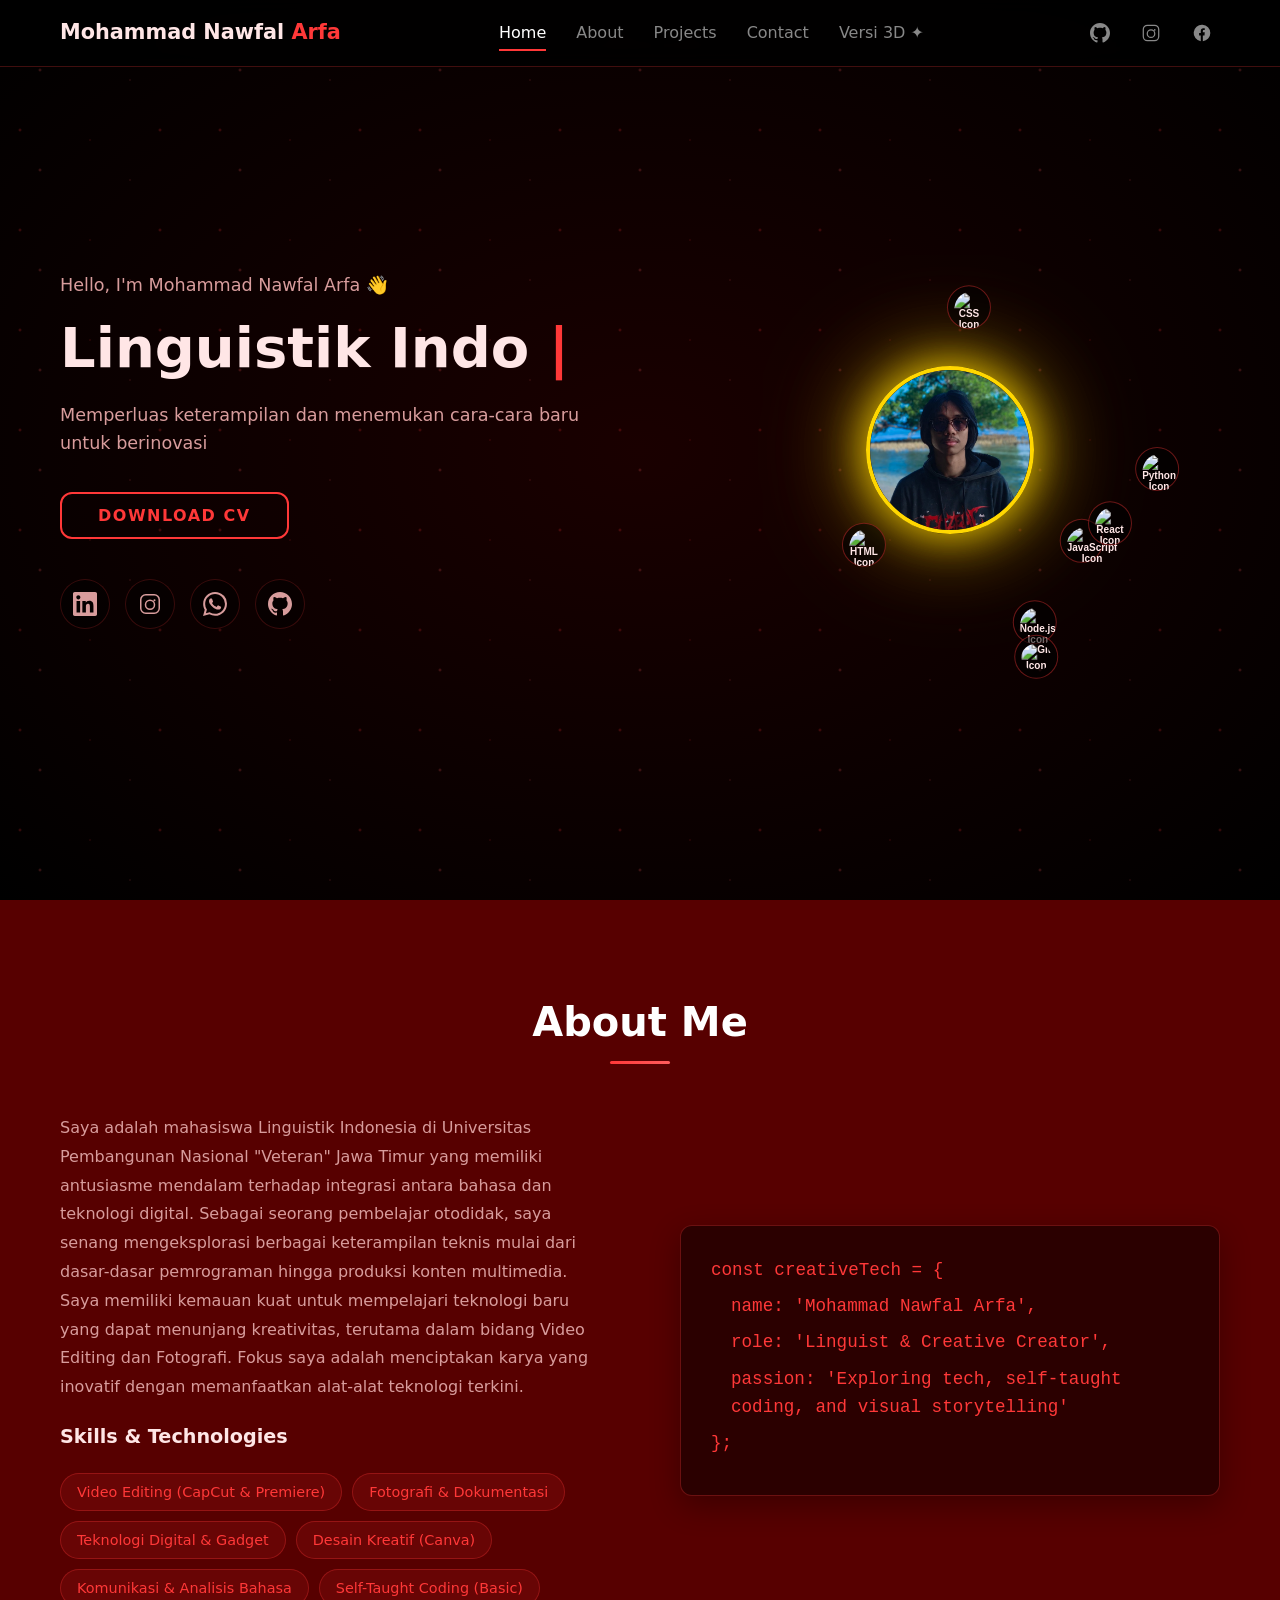
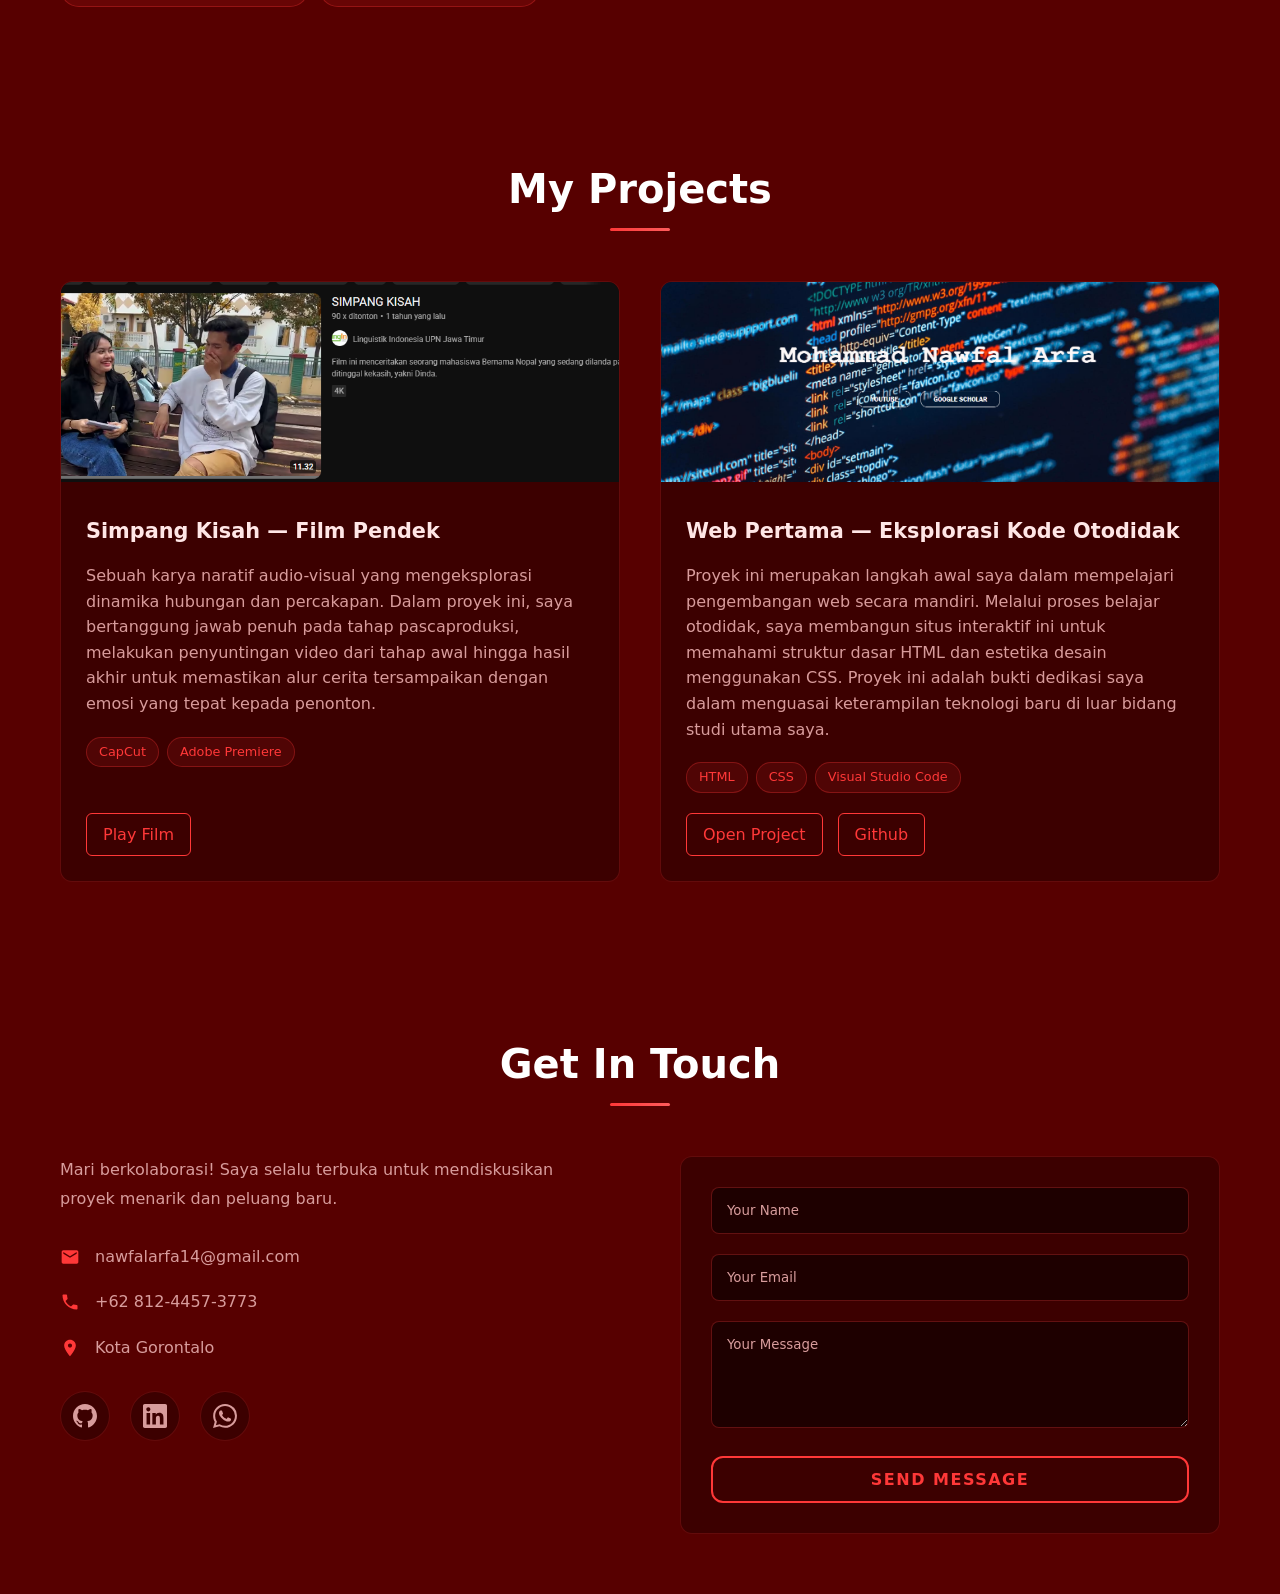
==== commit 8b317440: "Perbaiki 60+ temuan QA dunia 3D - Kontrol: Space/Enter tidak lagi membuka ulang panel, karakter berb" ====
--- a/classic.html
+++ b/classic.html
@@ -19,6 +19,7 @@
           <li><a href="#about" class="nav-link">About</a></li>
           <li><a href="#projects" class="nav-link">Projects</a></li>
           <li><a href="#contact" class="nav-link">Contact</a></li>
+          <li><a href="index.html" class="nav-link nav-3d">Versi 3D ✦</a></li>
         </ul>
 
         <div class="nav-social">
@@ -26,6 +27,7 @@
             href="https://github.com/Izzatiin"
             aria-label="GitHub"
             target="_blank"
+            rel="noopener noreferrer"
             class="social-icon"
           >
             <svg width="20" height="20" viewBox="0 0 24 24" fill="currentColor">
@@ -38,6 +40,7 @@
             href="https://www.instagram.com/izzatiin_/"
             aria-label="Instagram"
             target="_blank"
+            rel="noopener noreferrer"
             class="social-icon"
           >
             <svg width="20" height="20" viewBox="0 0 24 24" fill="currentColor">
@@ -92,6 +95,7 @@
                   class="social-link"
                   aria-label="LinkedIn"
                   target="_blank"
+            rel="noopener noreferrer"
                 >
                   <svg
                     width="24"
@@ -108,6 +112,7 @@
                   href="https://www.instagram.com/izzatiin_/"
                   class="social-link"
                   target="_blank"
+            rel="noopener noreferrer"
                   aria-label="Instagram"
                 >
                   <svg
@@ -126,6 +131,7 @@
                   class="social-link"
                   aria-label="WhatsApp"
                   target="_blank"
+            rel="noopener noreferrer"
                 >
                   <svg
                     width="24"
@@ -143,6 +149,7 @@
                   class="social-link"
                   aria-label="GitHub"
                   target="_blank"
+            rel="noopener noreferrer"
                 >
                   <svg
                     width="24"
@@ -409,6 +416,7 @@
                   class="social-link"
                   aria-label="GitHub"
                   target="_blank"
+            rel="noopener noreferrer"
                 >
                   <svg
                     width="24"
@@ -426,6 +434,7 @@
                   class="social-link"
                   aria-label="LinkedIn"
                   target="_blank"
+            rel="noopener noreferrer"
                 >
                   <svg
                     width="24"
@@ -443,6 +452,7 @@
                   class="social-link"
                   aria-label="WhatsApp"
                   target="_blank"
+            rel="noopener noreferrer"
                 >
                   <svg
                     width="24"
@@ -497,10 +507,5 @@
       type="text/javascript"
       src="https://cdn.emailjs.com/dist/email.min.js"
     ></script>
-    <script>
-      (function () {
-        emailjs.init("YOUR_PUBLIC_KEY");
-      })();
-    </script>
   </body>
 </html>
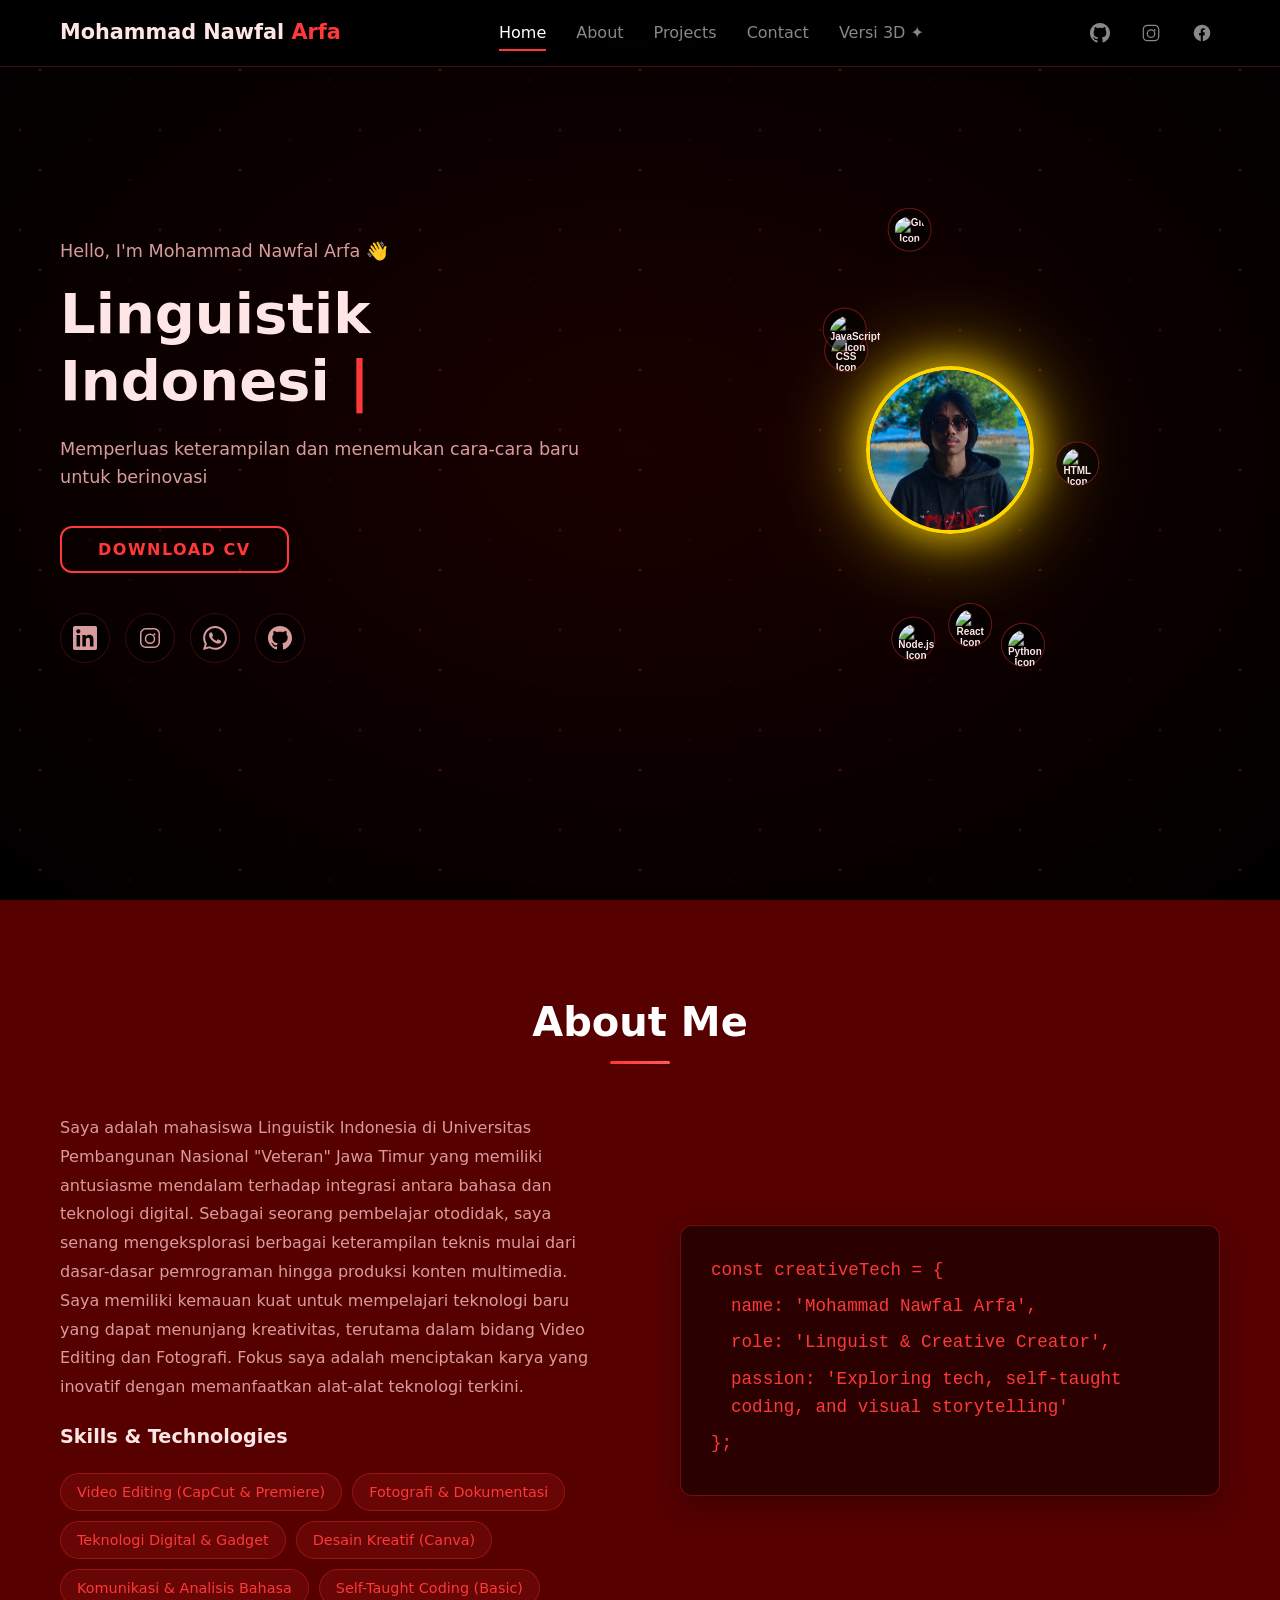
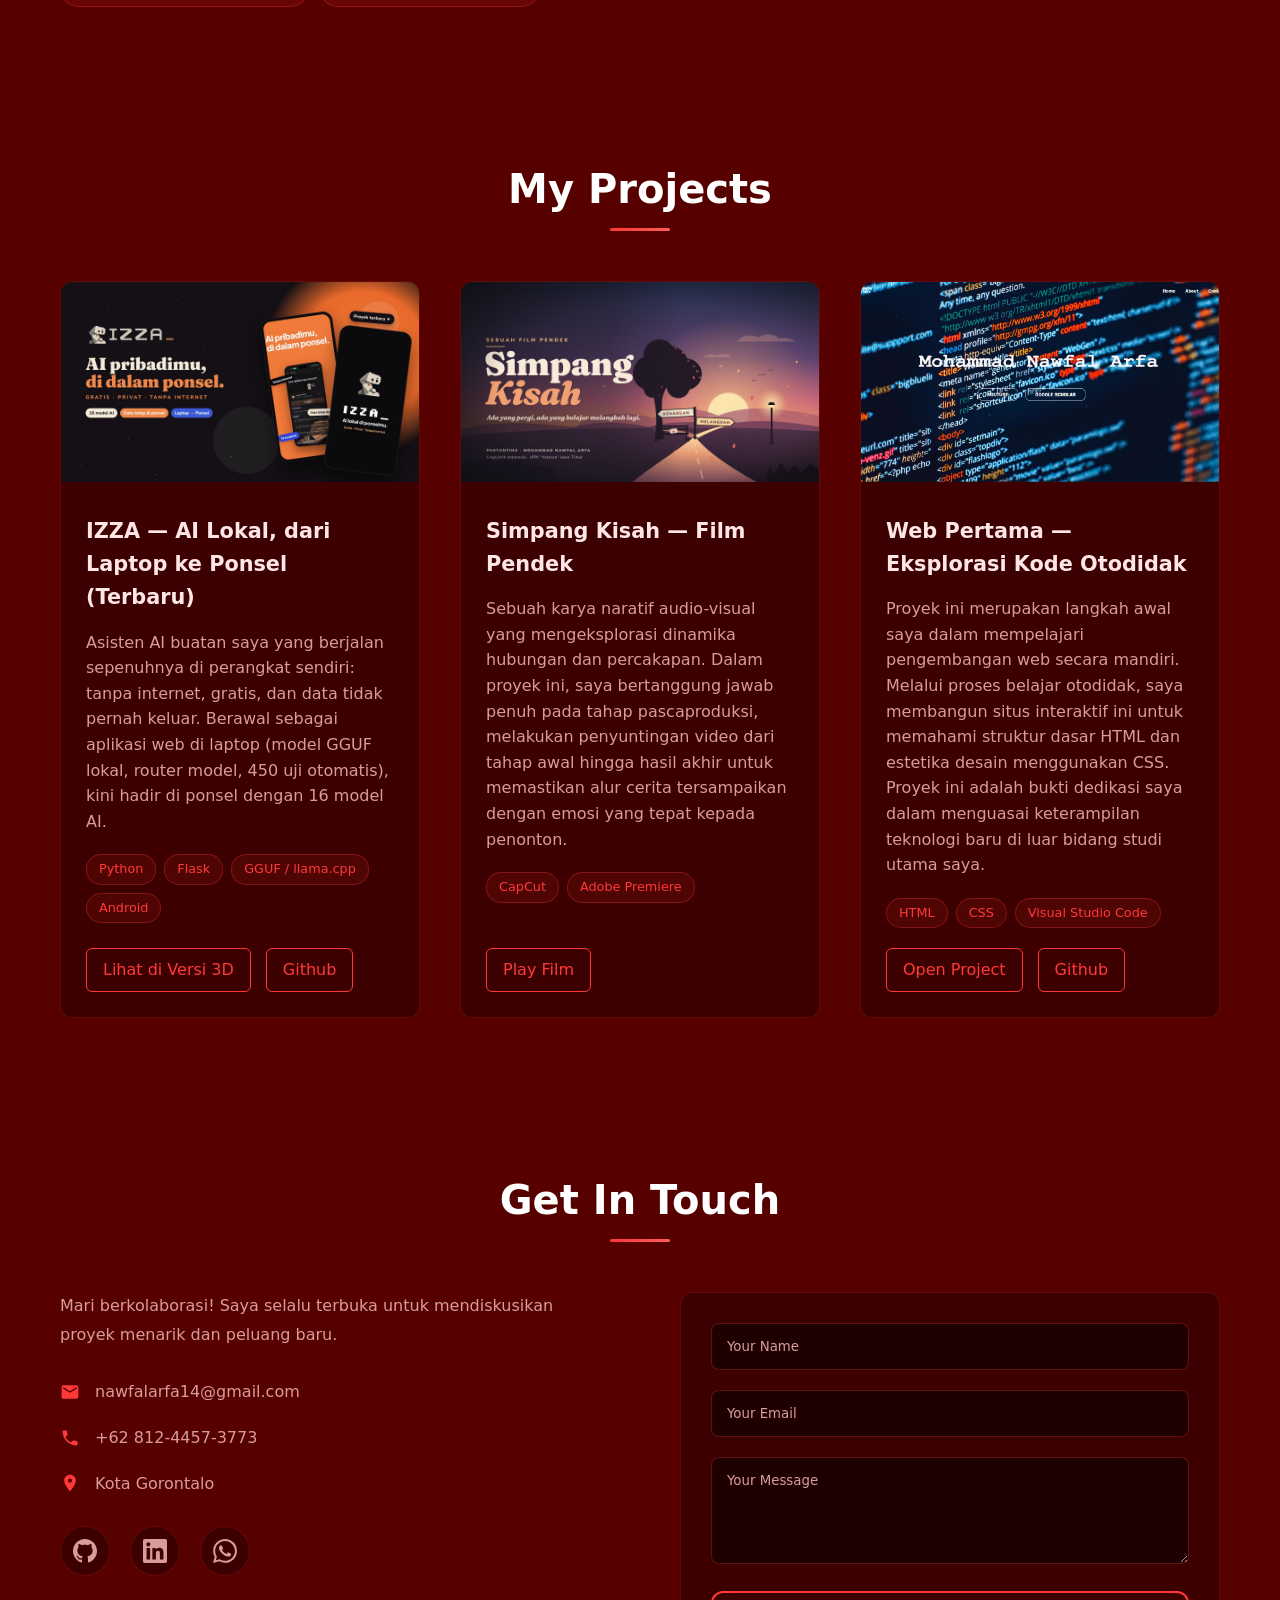
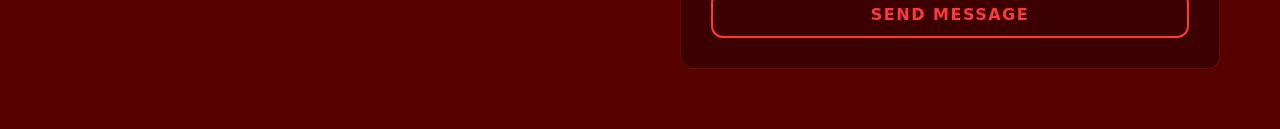
==== commit d27db441: "Tambah proyek IZZA (AI lokal) & poster baru Simpang Kisah - Stasiun baru Observatorium IZZA di plane" ====
--- a/classic.html
+++ b/classic.html
@@ -289,7 +289,44 @@
           <div class="projects-grid slide-in-up">
             <div class="project-card">
               <div class="project-image">
-                <img src="Cleveroad.jpg" alt="Project 1" />
+                <img src="assets/izza/izza-sampul.jpg" alt="IZZA, AI lokal di ponsel" />
+              </div>
+              <div class="project-content">
+                <h3>IZZA — AI Lokal, dari Laptop ke Ponsel (Terbaru)</h3>
+                <p>
+                  Asisten AI buatan saya yang berjalan sepenuhnya di perangkat
+                  sendiri: tanpa internet, gratis, dan data tidak pernah keluar.
+                  Berawal sebagai aplikasi web di laptop (model GGUF lokal,
+                  router model, 450 uji otomatis), kini hadir di ponsel dengan
+                  16 model AI.
+                </p>
+                <div class="project-tech">
+                  <span>Python</span>
+                  <span>Flask</span>
+                  <span>GGUF / llama.cpp</span>
+                  <span>Android</span>
+                </div>
+                <div class="project-links">
+                  <a
+                    href="index.html"
+                    class="project-link"
+                  >
+                    Lihat di Versi 3D
+                  </a>
+                  <a
+                    href="https://github.com/Izzatiin/izza"
+                    class="project-link"
+                    target="_blank"
+                    rel="noopener noreferrer"
+                  >
+                    Github
+                  </a>
+                </div>
+              </div>
+            </div>
+            <div class="project-card">
+              <div class="project-image">
+                <img src="assets/simpang-kisah.jpg" alt="Poster film pendek Simpang Kisah" />
               </div>
               <div class="project-content">
                 <h3>Simpang Kisah — Film Pendek</h3>
